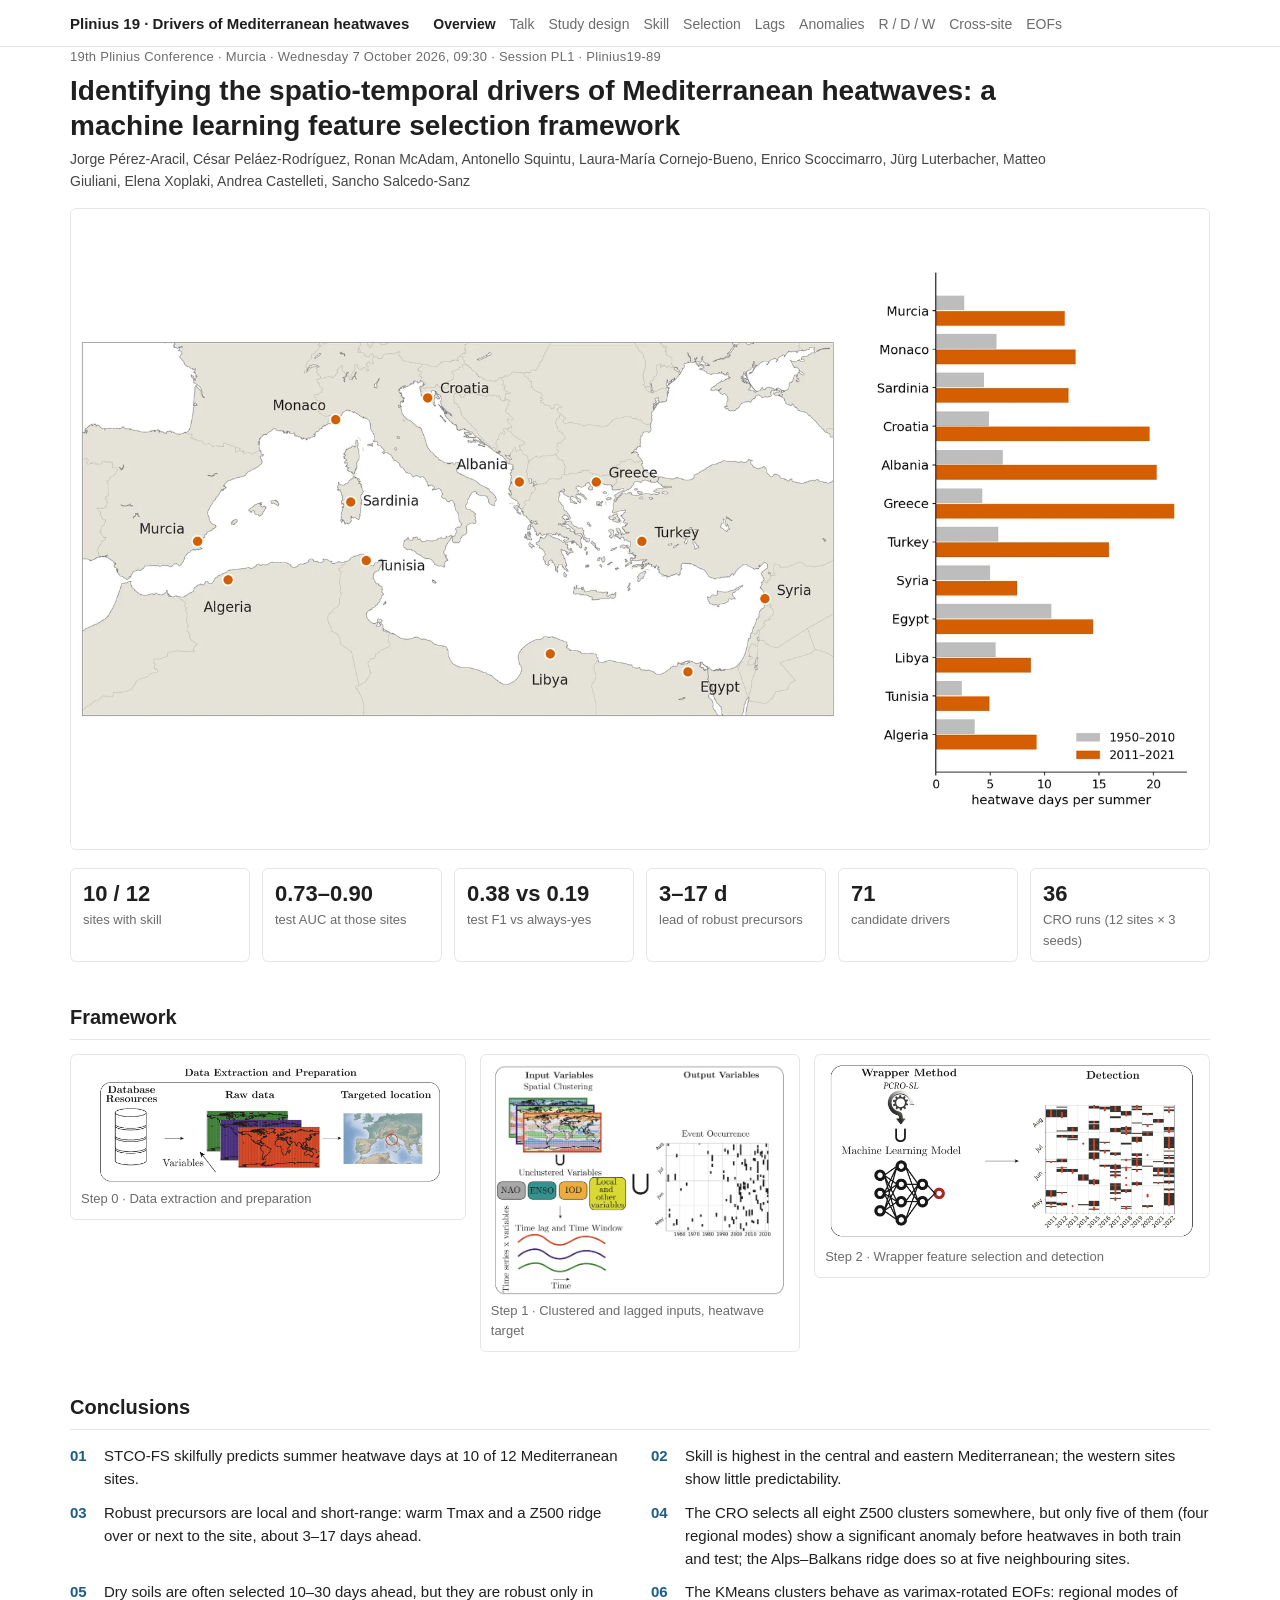
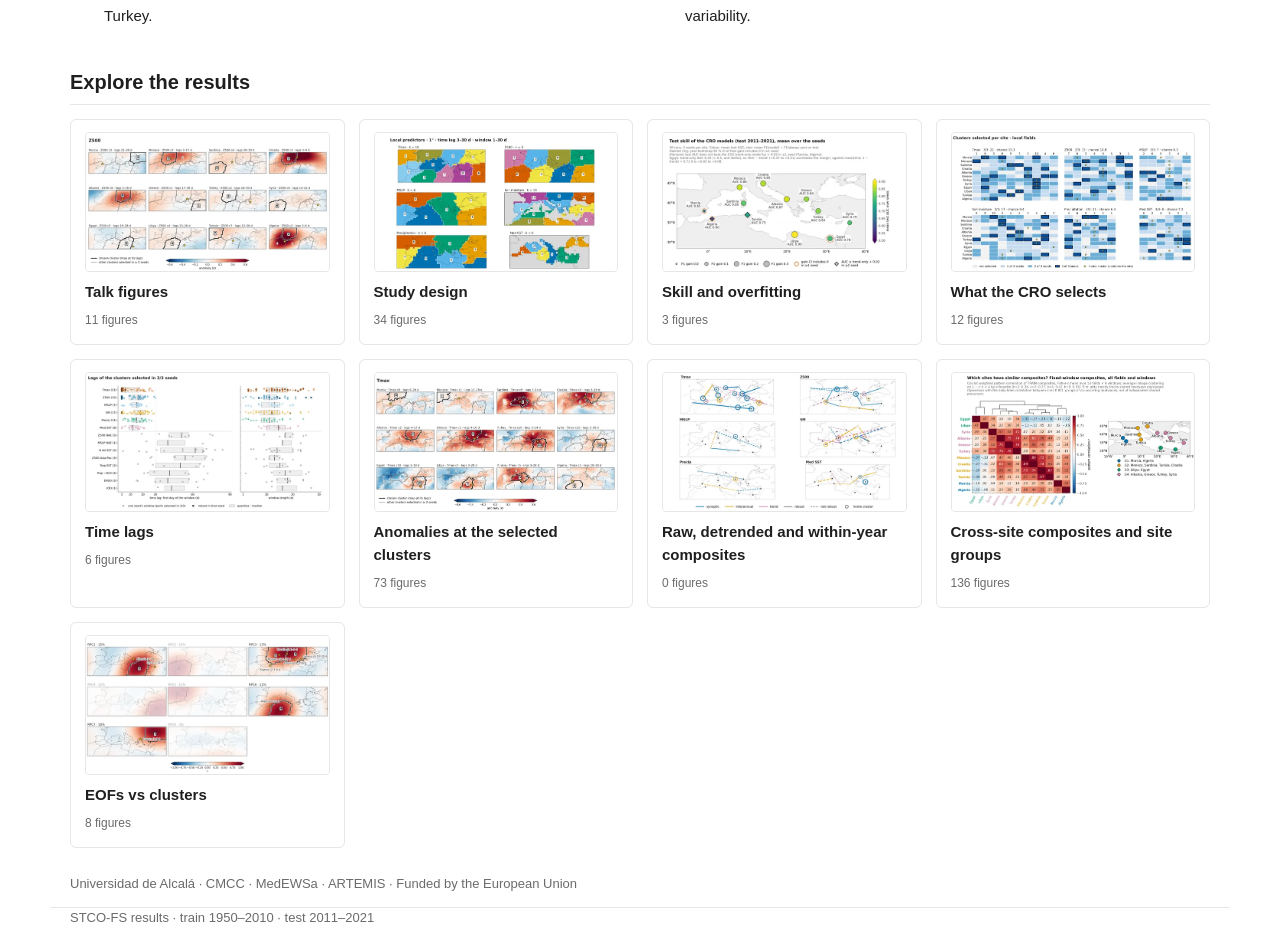
==== index.html @ 07525cba "first version" ====
<!doctype html>
<html lang="en">
<head>
<meta charset="utf-8">
<meta name="viewport" content="width=device-width, initial-scale=1">
<title>Overview · Plinius 19 · Mediterranean heatwave drivers</title>
<link rel="stylesheet" href="assets/style.css">
</head>
<body>
<header class="site">
  <div class="wrap">
    <a class="brand" href="index.html">Plinius 19 · Drivers of Mediterranean heatwaves</a>
    <nav class="top"><a href="index.html" class="on">Overview</a><a href="talk.html">Talk</a><a href="setup.html">Study design</a><a href="skill.html">Skill</a><a href="selection.html">Selection</a><a href="lags.html">Lags</a><a href="anomalies.html">Anomalies</a><a href="versions.html">R / D / W</a><a href="crosssite.html">Cross-site</a><a href="eof.html">EOFs</a></nav>
  </div>
</header>
<main class="wrap">
<section class="hero">
  <p class="kicker">19th Plinius Conference · Murcia · Wednesday 7 October 2026, 09:30 · Session PL1 · Plinius19-89</p>
  <h1>Identifying the spatio-temporal drivers of Mediterranean heatwaves: a machine learning feature selection framework</h1>
  <p class="authors">Jorge Pérez-Aracil, César Peláez-Rodríguez, Ronan McAdam, Antonello Squintu, Laura-María Cornejo-Bueno, Enrico Scoccimarro, Jürg Luterbacher, Matteo Giuliani, Elena Xoplaki, Andrea Castelleti, Sancho Salcedo-Sanz</p>
  <a class="zoom" href="img/setup/presentacion-figuras-01-localizaciones-b.webp"><img src="img/setup/presentacion-figuras-01-localizaciones-b.webp" alt="Study sites and heatwave days per summer, 1950–2010 vs 2011–2021"></a>
</section>
<div class="stats"><div class="stat"><b>10 / 12</b><span>sites with skill</span></div><div class="stat"><b>0.73–0.90</b><span>test AUC at those sites</span></div><div class="stat"><b>0.38 vs 0.19</b><span>test F1 vs always-yes</span></div><div class="stat"><b>3–17 d</b><span>lead of robust precursors</span></div><div class="stat"><b>71</b><span>candidate drivers</span></div><div class="stat"><b>36</b><span>CRO runs (12 sites × 3 seeds)</span></div></div>
<h2>Framework</h2>
<div class="steps"><figure class="step"><a class="zoom" href="assets/talk/step0.webp"><img src="assets/talk/step0.webp" alt="Step 0 · Data extraction and preparation" loading="lazy"></a><figcaption>Step 0 · Data extraction and preparation</figcaption></figure><figure class="step"><a class="zoom" href="assets/talk/step1.webp"><img src="assets/talk/step1.webp" alt="Step 1 · Clustered and lagged inputs, heatwave target" loading="lazy"></a><figcaption>Step 1 · Clustered and lagged inputs, heatwave target</figcaption></figure><figure class="step"><a class="zoom" href="assets/talk/step2.webp"><img src="assets/talk/step2.webp" alt="Step 2 · Wrapper feature selection and detection" loading="lazy"></a><figcaption>Step 2 · Wrapper feature selection and detection</figcaption></figure></div>
<h2>Conclusions</h2>
<ol class="concl"><li><span class="num">01</span>STCO-FS skilfully predicts summer heatwave days at 10 of 12 Mediterranean sites.</li><li><span class="num">02</span>Skill is highest in the central and eastern Mediterranean; the western sites show little predictability.</li><li><span class="num">03</span>Robust precursors are local and short-range: warm Tmax and a Z500 ridge over or next to the site, about 3–17 days ahead.</li><li><span class="num">04</span>The CRO selects all eight Z500 clusters somewhere, but only five of them (four regional modes) show a significant anomaly before heatwaves in both train and test; the Alps–Balkans ridge does so at five neighbouring sites.</li><li><span class="num">05</span>Dry soils are often selected 10–30 days ahead, but they are robust only in Turkey.</li><li><span class="num">06</span>The KMeans clusters behave as varimax-rotated EOFs: regional modes of variability.</li></ol>
<h2>Explore the results</h2>
<div class="pages"><a class="pcard" href="talk.html"><img src="img/thumbs/presentacion-figuras-05c-atlas-l-z500.webp" alt="" loading="lazy"><h3>Talk figures</h3><span class="n">11 figures</span></a><a class="pcard" href="setup.html"><img src="img/thumbs/presentacion-figuras-02-clusters-local.webp" alt="" loading="lazy"><h3>Study design</h3><span class="n">34 figures</span></a><a class="pcard" href="skill.html"><img src="img/thumbs/general-figuras-slides-s01a-skill-map.webp" alt="" loading="lazy"><h3>Skill and overfitting</h3><span class="n">3 figures</span></a><a class="pcard" href="selection.html"><img src="img/thumbs/presentacion-figuras-04a-matrix-local.webp" alt="" loading="lazy"><h3>What the CRO selects</h3><span class="n">12 figures</span></a><a class="pcard" href="lags.html"><img src="img/thumbs/presentacion-figuras-06b-lag-distribution.webp" alt="" loading="lazy"><h3>Time lags</h3><span class="n">6 figures</span></a><a class="pcard" href="anomalies.html"><img src="img/thumbs/presentacion-figuras-05c-atlas-l-t2m-max.webp" alt="" loading="lazy"><h3>Anomalies at the selected clusters</h3><span class="n">73 figures</span></a><a class="pcard" href="versions.html"><img src="img/thumbs/tres-versiones-figuras-sintesis-s1-site-cluster-links.webp" alt="" loading="lazy"><h3>Raw, detrended and within-year composites</h3><span class="n">0 figures</span></a><a class="pcard" href="crosssite.html"><img src="img/thumbs/general-figuras-slides-s05c-site-similarity.webp" alt="" loading="lazy"><h3>Cross-site composites and site groups</h3><span class="n">136 figures</span></a><a class="pcard" href="eof.html"><img src="img/thumbs/eof-figuras-l-z500-2b-reof-selected.webp" alt="" loading="lazy"><h3>EOFs vs clusters</h3><span class="n">8 figures</span></a></div>
<p class="credits">Universidad de Alcalá · CMCC · MedEWSa · ARTEMIS · Funded by the European Union</p>
</main>
<footer class="wrap">STCO-FS results · train 1950–2010 · test 2011–2021</footer>
<div id="lightbox" hidden><img alt=""><p></p></div>
<script src="assets/site.js"></script>
</body>
</html>
---- assets/style.css ----
:root {
  --ink: #1f1f1f;
  --muted: #6b6b6b;
  --line: #e6e6e6;
  --soft: #f7f7f7;
  --link: #1d5e86;
}
* { box-sizing: border-box; }
html { scroll-behavior: smooth; }
body {
  margin: 0;
  background: #ffffff;
  color: var(--ink);
  font: 16px/1.55 -apple-system, BlinkMacSystemFont, "Segoe UI", Roboto, "Helvetica Neue", Arial, sans-serif;
}
.wrap { max-width: 1180px; margin: 0 auto; padding: 0 20px; }
a { color: var(--link); text-decoration: none; }
a:hover { text-decoration: underline; }
header.site { border-bottom: 1px solid var(--line); background: #fff; position: sticky; top: 0; z-index: 10; }
header.site .wrap { display: flex; flex-wrap: wrap; align-items: baseline; gap: 6px 24px; padding-top: 12px; padding-bottom: 10px; }
.brand { color: var(--ink); font-weight: 600; font-size: 15px; }
nav.top { display: flex; flex-wrap: wrap; gap: 4px 14px; font-size: 14px; }
nav.top a { color: var(--muted); }
nav.top a.on { color: var(--ink); font-weight: 600; }
main { padding-top: 28px; padding-bottom: 40px; }
h1 { font-size: 28px; font-weight: 600; margin: 0 0 8px; }
h2 { font-size: 20px; font-weight: 600; margin: 40px 0 14px; padding-bottom: 6px; border-bottom: 1px solid var(--line); }
h3 { font-size: 16px; font-weight: 600; margin: 0 0 10px; }
.intro { color: #333; max-width: 860px; margin: 0 0 18px; }
ul.toc { list-style: none; padding: 0; margin: 0 0 8px; display: flex; flex-wrap: wrap; gap: 6px 18px; font-size: 14px; }
ul.toc .n, .pcard .n { color: var(--muted); font-size: 12px; }
figure.card { margin: 0 0 22px; padding: 16px 18px 14px; border: 1px solid var(--line); border-radius: 6px; background: #fff; }
figure.card h3 a.anchor { color: var(--ink); }
figure.card img { display: block; width: 100%; height: auto; cursor: zoom-in; }
figcaption { margin-top: 10px; color: #333; font-size: 14.5px; max-width: 980px; }
figcaption .src { display: block; margin-top: 4px; color: var(--muted); font-size: 12px; font-family: ui-monospace, SFMono-Regular, Menlo, monospace; }
.badge { margin-left: 8px; padding: 1px 7px; border: 1px solid var(--line); border-radius: 10px; font-size: 11px; font-weight: 500; color: var(--muted); vertical-align: 2px; }
.cols { display: grid; grid-template-columns: 1fr 1fr; gap: 18px; }
.box { border: 1px solid var(--line); border-radius: 6px; padding: 4px 18px 8px; margin-bottom: 18px; }
.box h2 { border: 0; margin: 12px 0 4px; font-size: 17px; }
.box li { margin: 4px 0; font-size: 15px; }
.pages { display: grid; grid-template-columns: repeat(auto-fill, minmax(250px, 1fr)); gap: 14px; }
.pcard { display: block; border: 1px solid var(--line); border-radius: 6px; padding: 12px 14px; color: var(--ink); }
.pcard:hover { border-color: #bdbdbd; text-decoration: none; }
.pcard h3 { margin: 0 0 4px; }
.pcard p { margin: 0 0 6px; font-size: 14px; color: #444; }
.tw { overflow-x: auto; }
table { border-collapse: collapse; font-size: 14px; width: 100%; }
th, td { padding: 5px 10px; border-bottom: 1px solid var(--line); text-align: right; white-space: nowrap; }
th:first-child, td:first-child { text-align: left; }
th { font-weight: 600; background: var(--soft); }
footer { color: var(--muted); font-size: 13px; padding-top: 18px; padding-bottom: 30px; border-top: 1px solid var(--line); }
#lightbox { position: fixed; inset: 0; background: rgba(255, 255, 255, 0.97); z-index: 50; display: flex; flex-direction: column; align-items: center; justify-content: center; padding: 16px; cursor: zoom-out; }
#lightbox[hidden] { display: none; }
#lightbox img { max-width: 100%; max-height: calc(100vh - 70px); }
#lightbox p { margin: 8px 0 0; font-size: 14px; color: var(--muted); }
@media (max-width: 760px) { .cols { grid-template-columns: 1fr; } h1 { font-size: 23px; } }
/* v2: less text, visual overview */
.lede { color: var(--muted); margin: 0 0 16px; font-size: 16px; max-width: 860px; }
nav.toc { display: flex; flex-wrap: wrap; gap: 6px 16px; font-size: 14px; margin: 0 0 6px; }
nav.toc .n { color: var(--muted); font-size: 12px; }
details { margin-top: 8px; font-size: 14px; color: #333; }
details summary { cursor: pointer; color: var(--muted); font-size: 13px; list-style: none; }
details summary::-webkit-details-marker { display: none; }
details summary::before { content: "＋ "; }
details[open] summary::before { content: "－ "; }
details p { margin: 6px 0 0; max-width: 980px; }
details p.src { color: var(--muted); font-size: 12px; font-family: ui-monospace, SFMono-Regular, Menlo, monospace; }
.slide { display: block; font-size: 12px; color: var(--muted); text-transform: uppercase; letter-spacing: 0.04em; margin-bottom: 2px; }
.hero h1 { font-size: 30px; margin-bottom: 6px; }
.hero img { display: block; width: 100%; height: auto; border: 1px solid var(--line); border-radius: 6px; cursor: zoom-in; }
.stats { display: grid; grid-template-columns: repeat(6, 1fr); gap: 12px; margin: 18px 0 22px; }
.stat { border: 1px solid var(--line); border-radius: 6px; padding: 12px 12px 10px; }
.stat b { display: block; font-size: 22px; font-weight: 600; line-height: 1.2; }
.stat span { display: block; font-size: 13px; color: var(--muted); margin-top: 3px; }
.duo { display: grid; grid-template-columns: 3fr 2fr; gap: 18px; align-items: start; }
.duo .card img { display: block; width: 100%; height: auto; cursor: zoom-in; }
ul.results { margin: 0; padding-left: 18px; }
ul.results li { margin: 6px 0; font-size: 15px; }
.pages { grid-template-columns: repeat(auto-fill, minmax(260px, 1fr)); }
.pcard img { display: block; width: 100%; height: 140px; object-fit: cover; object-position: center; border-radius: 4px; margin-bottom: 8px; border: 1px solid var(--line); }
.pcard h3 { font-size: 15px; }
@media (max-width: 900px) { .stats { grid-template-columns: repeat(3, 1fr); } .duo { grid-template-columns: 1fr; } }
@media (max-width: 520px) { .stats { grid-template-columns: repeat(2, 1fr); } }
/* v3: talk information on the overview */
.kicker { font-size: 13px; color: var(--muted); margin: 0 0 6px; letter-spacing: 0.02em; }
.hero h1 { font-size: 28px; line-height: 1.25; max-width: 980px; }
.authors { font-size: 14px; color: #444; margin: 0 0 16px; max-width: 980px; }
.steps { display: grid; grid-template-columns: 1.05fr 0.85fr 1.05fr; gap: 14px; align-items: start; }
.step { margin: 0; border: 1px solid var(--line); border-radius: 6px; padding: 10px; }
.step img { display: block; width: 100%; height: auto; cursor: zoom-in; }
.step figcaption { font-size: 13px; color: var(--muted); margin-top: 6px; }
ol.concl { list-style: none; padding: 0; margin: 0; display: grid; grid-template-columns: 1fr 1fr; gap: 10px 22px; }
ol.concl li { display: flex; gap: 12px; font-size: 15px; align-items: baseline; }
ol.concl .num { font-weight: 600; color: var(--link); min-width: 22px; }
.credits { margin-top: 26px; font-size: 13px; color: var(--muted); }
@media (max-width: 900px) { .steps, ol.concl { grid-template-columns: 1fr; } }
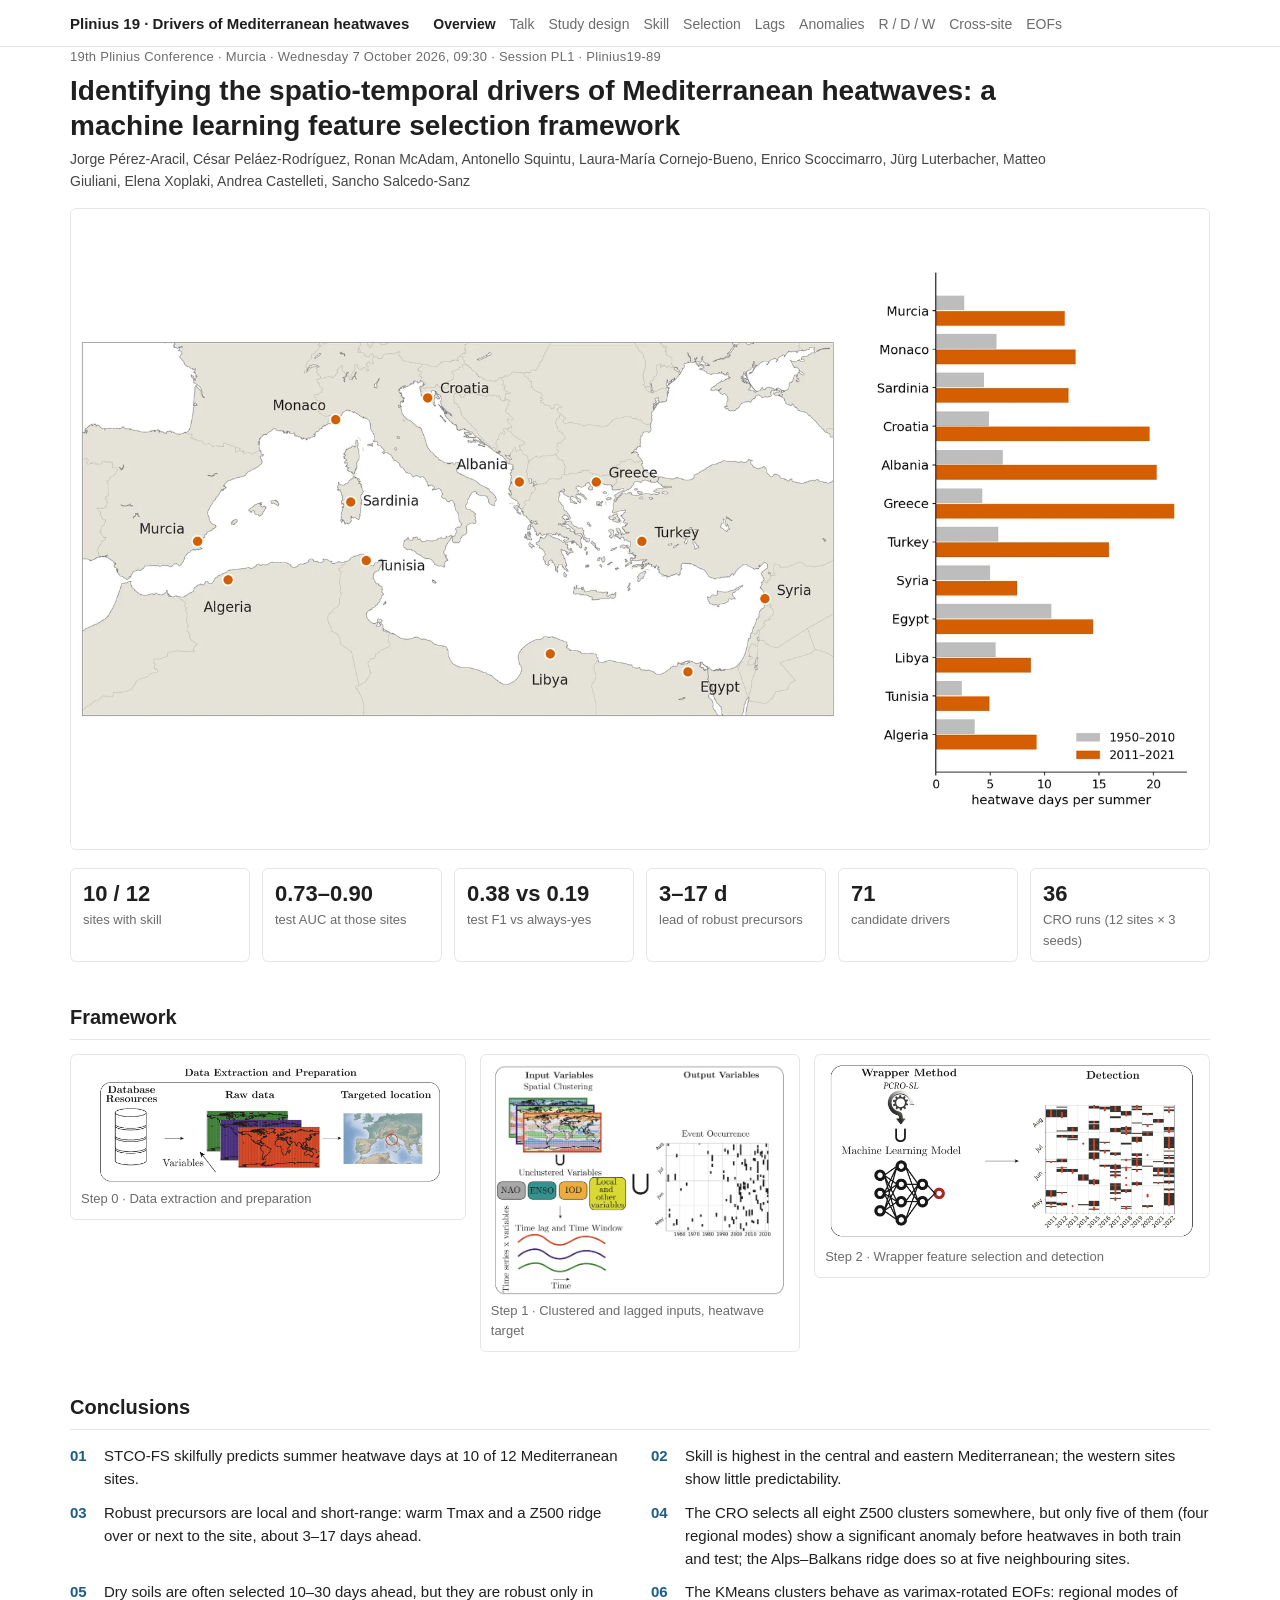
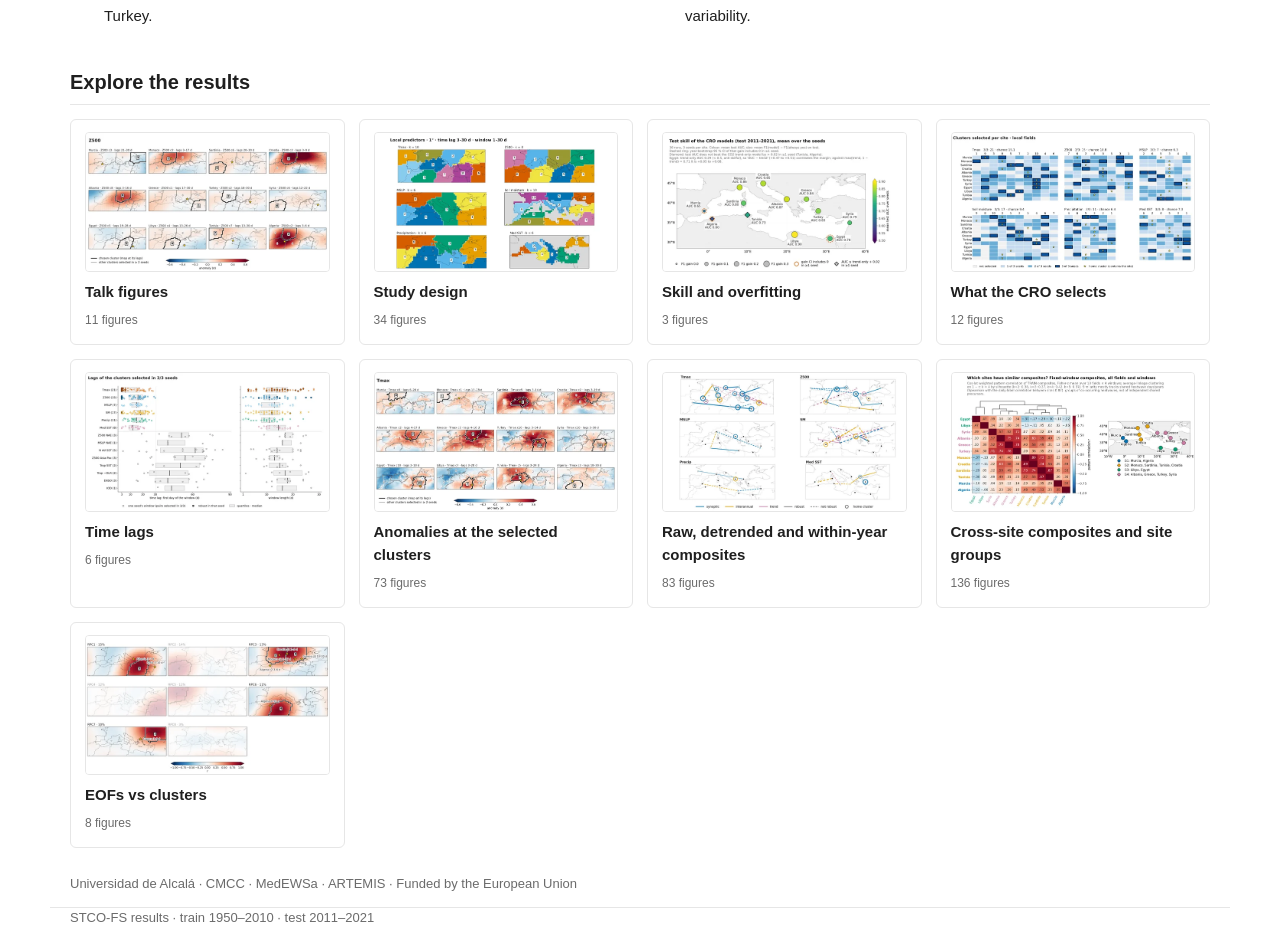
==== commit 41127798: "improved version" ====
--- a/index.html
+++ b/index.html
@@ -26,7 +26,7 @@
 <h2>Conclusions</h2>
 <ol class="concl"><li><span class="num">01</span>STCO-FS skilfully predicts summer heatwave days at 10 of 12 Mediterranean sites.</li><li><span class="num">02</span>Skill is highest in the central and eastern Mediterranean; the western sites show little predictability.</li><li><span class="num">03</span>Robust precursors are local and short-range: warm Tmax and a Z500 ridge over or next to the site, about 3–17 days ahead.</li><li><span class="num">04</span>The CRO selects all eight Z500 clusters somewhere, but only five of them (four regional modes) show a significant anomaly before heatwaves in both train and test; the Alps–Balkans ridge does so at five neighbouring sites.</li><li><span class="num">05</span>Dry soils are often selected 10–30 days ahead, but they are robust only in Turkey.</li><li><span class="num">06</span>The KMeans clusters behave as varimax-rotated EOFs: regional modes of variability.</li></ol>
 <h2>Explore the results</h2>
-<div class="pages"><a class="pcard" href="talk.html"><img src="img/thumbs/presentacion-figuras-05c-atlas-l-z500.webp" alt="" loading="lazy"><h3>Talk figures</h3><span class="n">11 figures</span></a><a class="pcard" href="setup.html"><img src="img/thumbs/presentacion-figuras-02-clusters-local.webp" alt="" loading="lazy"><h3>Study design</h3><span class="n">34 figures</span></a><a class="pcard" href="skill.html"><img src="img/thumbs/general-figuras-slides-s01a-skill-map.webp" alt="" loading="lazy"><h3>Skill and overfitting</h3><span class="n">3 figures</span></a><a class="pcard" href="selection.html"><img src="img/thumbs/presentacion-figuras-04a-matrix-local.webp" alt="" loading="lazy"><h3>What the CRO selects</h3><span class="n">12 figures</span></a><a class="pcard" href="lags.html"><img src="img/thumbs/presentacion-figuras-06b-lag-distribution.webp" alt="" loading="lazy"><h3>Time lags</h3><span class="n">6 figures</span></a><a class="pcard" href="anomalies.html"><img src="img/thumbs/presentacion-figuras-05c-atlas-l-t2m-max.webp" alt="" loading="lazy"><h3>Anomalies at the selected clusters</h3><span class="n">73 figures</span></a><a class="pcard" href="versions.html"><img src="img/thumbs/tres-versiones-figuras-sintesis-s1-site-cluster-links.webp" alt="" loading="lazy"><h3>Raw, detrended and within-year composites</h3><span class="n">0 figures</span></a><a class="pcard" href="crosssite.html"><img src="img/thumbs/general-figuras-slides-s05c-site-similarity.webp" alt="" loading="lazy"><h3>Cross-site composites and site groups</h3><span class="n">136 figures</span></a><a class="pcard" href="eof.html"><img src="img/thumbs/eof-figuras-l-z500-2b-reof-selected.webp" alt="" loading="lazy"><h3>EOFs vs clusters</h3><span class="n">8 figures</span></a></div>
+<div class="pages"><a class="pcard" href="talk.html"><img src="img/thumbs/presentacion-figuras-05c-atlas-l-z500.webp" alt="" loading="lazy"><h3>Talk figures</h3><span class="n">11 figures</span></a><a class="pcard" href="setup.html"><img src="img/thumbs/presentacion-figuras-02-clusters-local.webp" alt="" loading="lazy"><h3>Study design</h3><span class="n">34 figures</span></a><a class="pcard" href="skill.html"><img src="img/thumbs/general-figuras-slides-s01a-skill-map.webp" alt="" loading="lazy"><h3>Skill and overfitting</h3><span class="n">3 figures</span></a><a class="pcard" href="selection.html"><img src="img/thumbs/presentacion-figuras-04a-matrix-local.webp" alt="" loading="lazy"><h3>What the CRO selects</h3><span class="n">12 figures</span></a><a class="pcard" href="lags.html"><img src="img/thumbs/presentacion-figuras-06b-lag-distribution.webp" alt="" loading="lazy"><h3>Time lags</h3><span class="n">6 figures</span></a><a class="pcard" href="anomalies.html"><img src="img/thumbs/presentacion-figuras-05c-atlas-l-t2m-max.webp" alt="" loading="lazy"><h3>Anomalies at the selected clusters</h3><span class="n">73 figures</span></a><a class="pcard" href="versions.html"><img src="img/thumbs/tres-versiones-figuras-sintesis-s1-site-cluster-links.webp" alt="" loading="lazy"><h3>Raw, detrended and within-year composites</h3><span class="n">83 figures</span></a><a class="pcard" href="crosssite.html"><img src="img/thumbs/general-figuras-slides-s05c-site-similarity.webp" alt="" loading="lazy"><h3>Cross-site composites and site groups</h3><span class="n">136 figures</span></a><a class="pcard" href="eof.html"><img src="img/thumbs/eof-figuras-l-z500-2b-reof-selected.webp" alt="" loading="lazy"><h3>EOFs vs clusters</h3><span class="n">8 figures</span></a></div>
 <p class="credits">Universidad de Alcalá · CMCC · MedEWSa · ARTEMIS · Funded by the European Union</p>
 </main>
 <footer class="wrap">STCO-FS results · train 1950–2010 · test 2011–2021</footer>
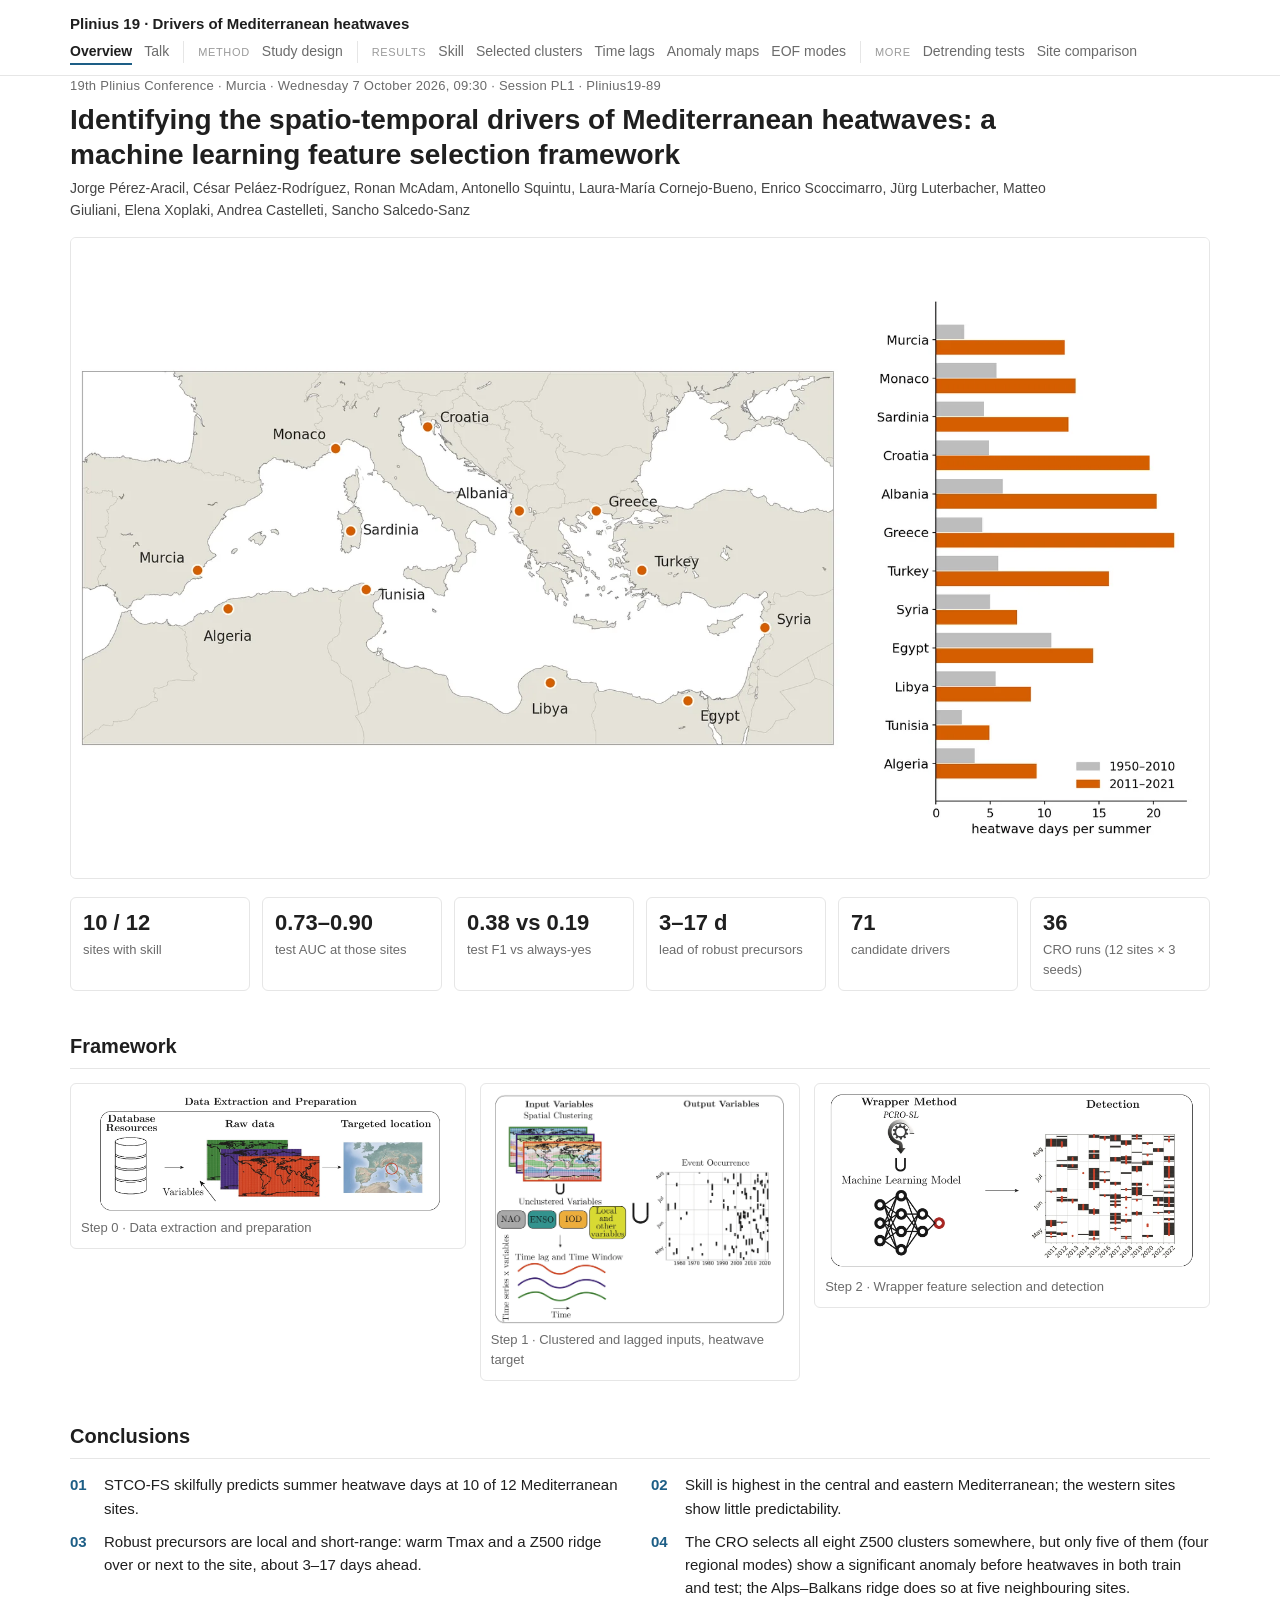
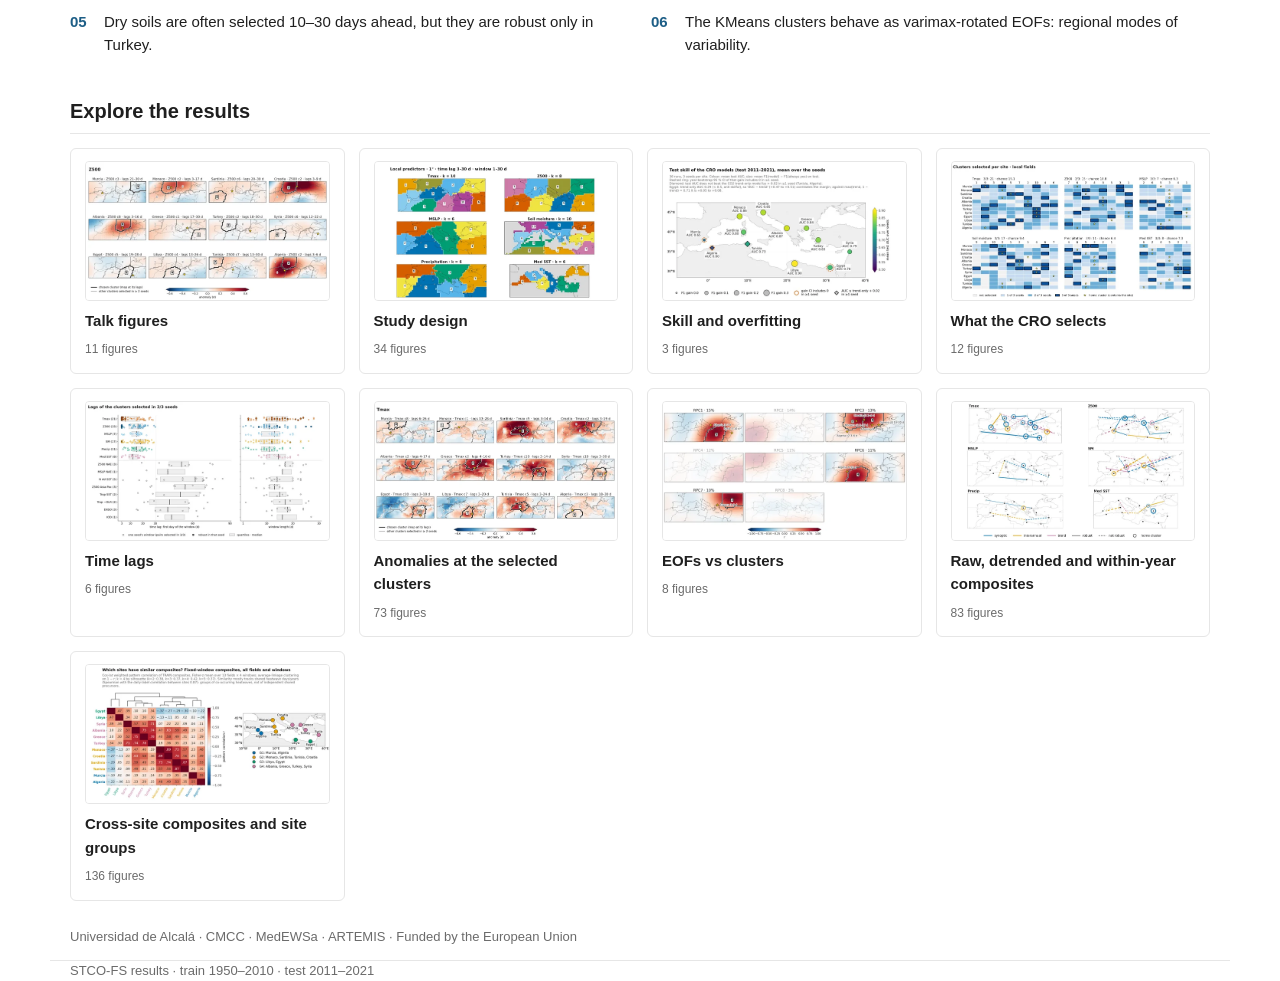
==== commit 2fbbf0f8: "updated" ====
--- a/index.html
+++ b/index.html
@@ -10,7 +10,7 @@
 <header class="site">
   <div class="wrap">
     <a class="brand" href="index.html">Plinius 19 · Drivers of Mediterranean heatwaves</a>
-    <nav class="top"><a href="index.html" class="on">Overview</a><a href="talk.html">Talk</a><a href="setup.html">Study design</a><a href="skill.html">Skill</a><a href="selection.html">Selection</a><a href="lags.html">Lags</a><a href="anomalies.html">Anomalies</a><a href="versions.html">R / D / W</a><a href="crosssite.html">Cross-site</a><a href="eof.html">EOFs</a></nav>
+    <nav class="top"><div class="grp"><a href="index.html" class="on">Overview</a><a href="talk.html">Talk</a></div><div class="grp"><span class="glab">Method</span><a href="setup.html">Study design</a></div><div class="grp"><span class="glab">Results</span><a href="skill.html">Skill</a><a href="selection.html">Selected clusters</a><a href="lags.html">Time lags</a><a href="anomalies.html">Anomaly maps</a><a href="eof.html">EOF modes</a></div><div class="grp"><span class="glab">More</span><a href="versions.html">Detrending tests</a><a href="crosssite.html">Site comparison</a></div></nav>
   </div>
 </header>
 <main class="wrap">
@@ -26,7 +26,7 @@
 <h2>Conclusions</h2>
 <ol class="concl"><li><span class="num">01</span>STCO-FS skilfully predicts summer heatwave days at 10 of 12 Mediterranean sites.</li><li><span class="num">02</span>Skill is highest in the central and eastern Mediterranean; the western sites show little predictability.</li><li><span class="num">03</span>Robust precursors are local and short-range: warm Tmax and a Z500 ridge over or next to the site, about 3–17 days ahead.</li><li><span class="num">04</span>The CRO selects all eight Z500 clusters somewhere, but only five of them (four regional modes) show a significant anomaly before heatwaves in both train and test; the Alps–Balkans ridge does so at five neighbouring sites.</li><li><span class="num">05</span>Dry soils are often selected 10–30 days ahead, but they are robust only in Turkey.</li><li><span class="num">06</span>The KMeans clusters behave as varimax-rotated EOFs: regional modes of variability.</li></ol>
 <h2>Explore the results</h2>
-<div class="pages"><a class="pcard" href="talk.html"><img src="img/thumbs/presentacion-figuras-05c-atlas-l-z500.webp" alt="" loading="lazy"><h3>Talk figures</h3><span class="n">11 figures</span></a><a class="pcard" href="setup.html"><img src="img/thumbs/presentacion-figuras-02-clusters-local.webp" alt="" loading="lazy"><h3>Study design</h3><span class="n">34 figures</span></a><a class="pcard" href="skill.html"><img src="img/thumbs/general-figuras-slides-s01a-skill-map.webp" alt="" loading="lazy"><h3>Skill and overfitting</h3><span class="n">3 figures</span></a><a class="pcard" href="selection.html"><img src="img/thumbs/presentacion-figuras-04a-matrix-local.webp" alt="" loading="lazy"><h3>What the CRO selects</h3><span class="n">12 figures</span></a><a class="pcard" href="lags.html"><img src="img/thumbs/presentacion-figuras-06b-lag-distribution.webp" alt="" loading="lazy"><h3>Time lags</h3><span class="n">6 figures</span></a><a class="pcard" href="anomalies.html"><img src="img/thumbs/presentacion-figuras-05c-atlas-l-t2m-max.webp" alt="" loading="lazy"><h3>Anomalies at the selected clusters</h3><span class="n">73 figures</span></a><a class="pcard" href="versions.html"><img src="img/thumbs/tres-versiones-figuras-sintesis-s1-site-cluster-links.webp" alt="" loading="lazy"><h3>Raw, detrended and within-year composites</h3><span class="n">83 figures</span></a><a class="pcard" href="crosssite.html"><img src="img/thumbs/general-figuras-slides-s05c-site-similarity.webp" alt="" loading="lazy"><h3>Cross-site composites and site groups</h3><span class="n">136 figures</span></a><a class="pcard" href="eof.html"><img src="img/thumbs/eof-figuras-l-z500-2b-reof-selected.webp" alt="" loading="lazy"><h3>EOFs vs clusters</h3><span class="n">8 figures</span></a></div>
+<div class="pages"><a class="pcard" href="talk.html"><img src="img/thumbs/presentacion-figuras-05c-atlas-l-z500.webp" alt="" loading="lazy"><h3>Talk figures</h3><span class="n">11 figures</span></a><a class="pcard" href="setup.html"><img src="img/thumbs/presentacion-figuras-02-clusters-local.webp" alt="" loading="lazy"><h3>Study design</h3><span class="n">34 figures</span></a><a class="pcard" href="skill.html"><img src="img/thumbs/general-figuras-slides-s01a-skill-map.webp" alt="" loading="lazy"><h3>Skill and overfitting</h3><span class="n">3 figures</span></a><a class="pcard" href="selection.html"><img src="img/thumbs/presentacion-figuras-04a-matrix-local.webp" alt="" loading="lazy"><h3>What the CRO selects</h3><span class="n">12 figures</span></a><a class="pcard" href="lags.html"><img src="img/thumbs/presentacion-figuras-06b-lag-distribution.webp" alt="" loading="lazy"><h3>Time lags</h3><span class="n">6 figures</span></a><a class="pcard" href="anomalies.html"><img src="img/thumbs/presentacion-figuras-05c-atlas-l-t2m-max.webp" alt="" loading="lazy"><h3>Anomalies at the selected clusters</h3><span class="n">73 figures</span></a><a class="pcard" href="eof.html"><img src="img/thumbs/eof-figuras-l-z500-2b-reof-selected.webp" alt="" loading="lazy"><h3>EOFs vs clusters</h3><span class="n">8 figures</span></a><a class="pcard" href="versions.html"><img src="img/thumbs/tres-versiones-figuras-sintesis-s1-site-cluster-links.webp" alt="" loading="lazy"><h3>Raw, detrended and within-year composites</h3><span class="n">83 figures</span></a><a class="pcard" href="crosssite.html"><img src="img/thumbs/general-figuras-slides-s05c-site-similarity.webp" alt="" loading="lazy"><h3>Cross-site composites and site groups</h3><span class="n">136 figures</span></a></div>
 <p class="credits">Universidad de Alcalá · CMCC · MedEWSa · ARTEMIS · Funded by the European Union</p>
 </main>
 <footer class="wrap">STCO-FS results · train 1950–2010 · test 2011–2021</footer>
--- a/assets/style.css
+++ b/assets/style.css
@@ -95,3 +95,17 @@
 ol.concl .num { font-weight: 600; color: var(--link); min-width: 22px; }
 .credits { margin-top: 26px; font-size: 13px; color: var(--muted); }
 @media (max-width: 900px) { .steps, ol.concl { grid-template-columns: 1fr; } }
+/* v4: grouped top menu, talk key messages */
+nav.top { gap: 4px 0; align-items: baseline; }
+nav.top .grp { display: flex; flex-wrap: wrap; align-items: baseline; gap: 4px 12px; padding: 0 14px; border-left: 1px solid var(--line); }
+nav.top .grp:first-child { padding-left: 0; border-left: 0; }
+nav.top .glab { font-size: 11px; text-transform: uppercase; letter-spacing: 0.06em; color: #9a9a9a; }
+nav.top a.on { color: var(--ink); font-weight: 600; border-bottom: 2px solid var(--link); }
+.msg { margin-top: 10px; border-left: 3px solid #2B5C85; padding: 2px 0 2px 12px; }
+.msg p { margin: 0; font-weight: 600; font-size: 16px; }
+.msg ul { margin: 6px 0 0; padding-left: 18px; font-size: 14.5px; color: #333; }
+.msg li { margin: 3px 0; }
+.msg li::marker { color: #2B5C85; }
+@media (max-width: 760px) { nav.top .grp { padding: 0 10px; } }
+figure.card, section h2 { scroll-margin-top: 120px; }
+@media (max-width: 900px) { header.site { position: static; } figure.card, section h2 { scroll-margin-top: 12px; } }
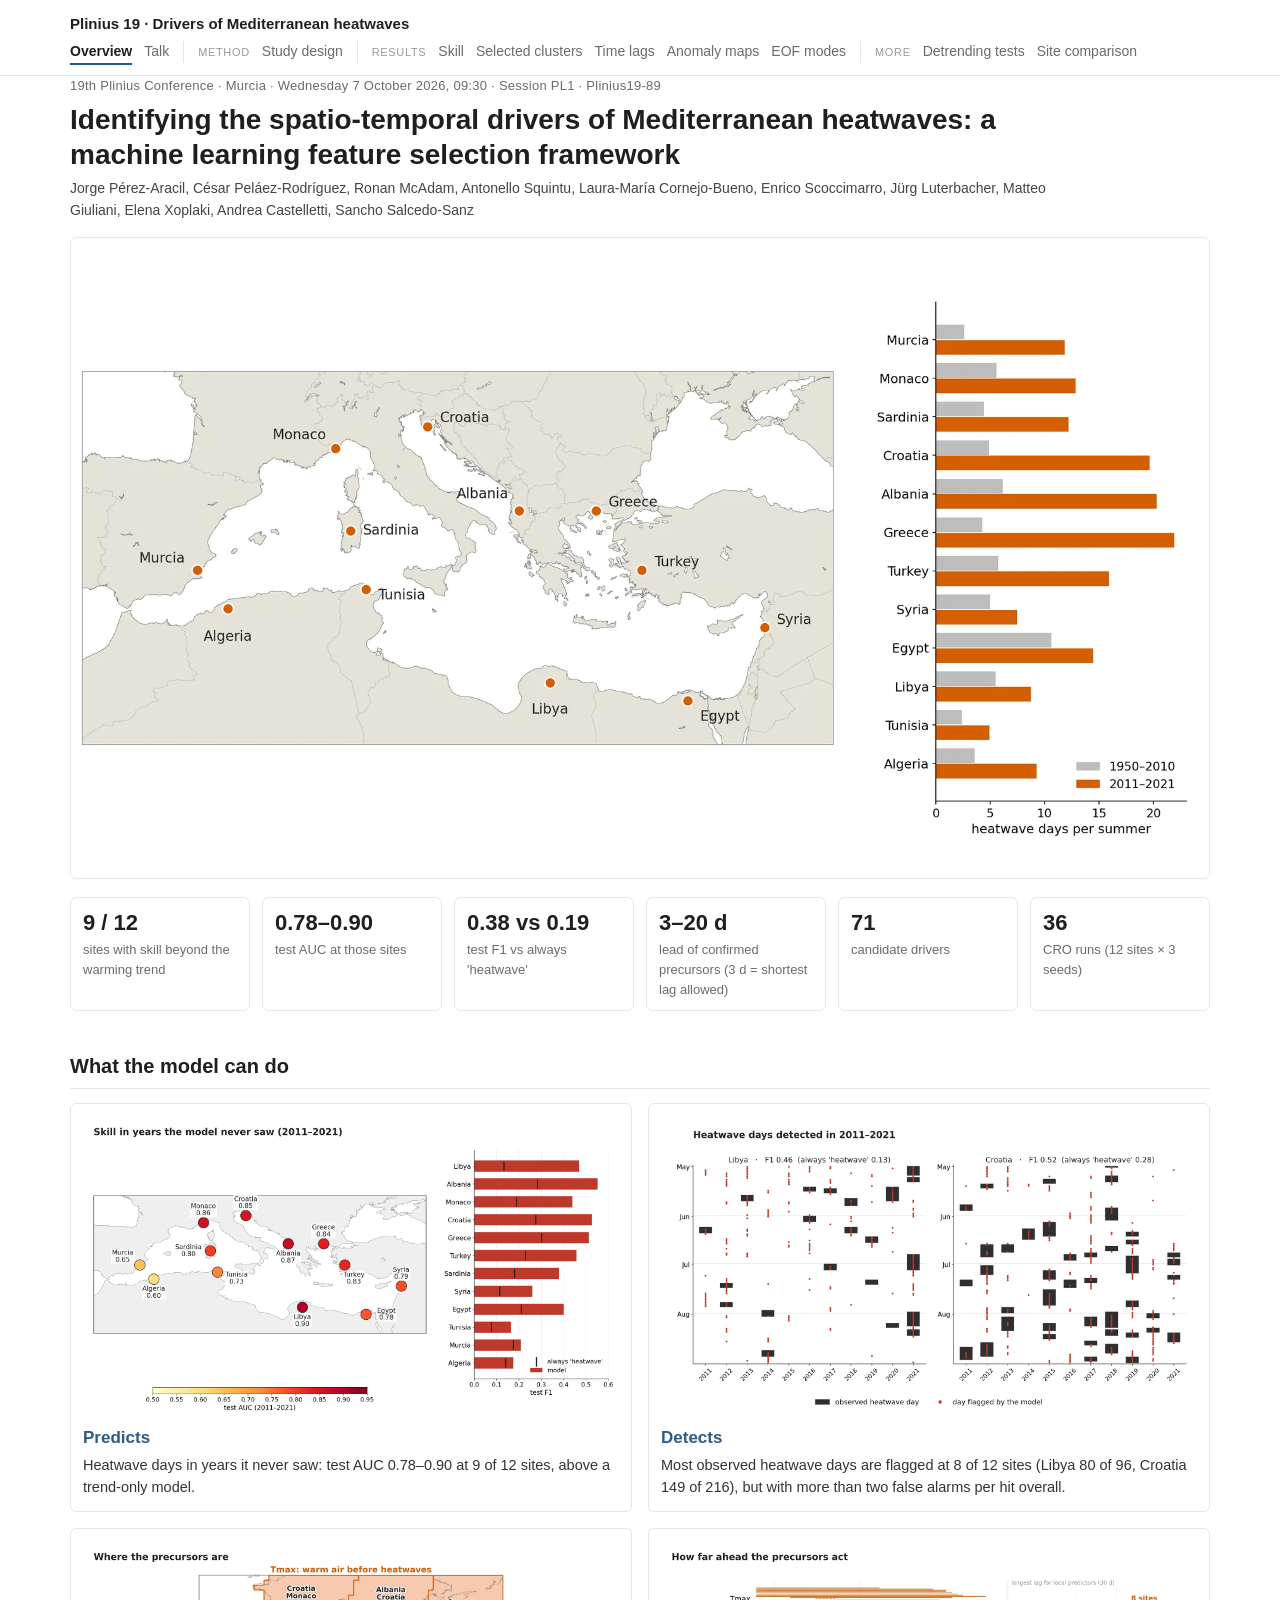
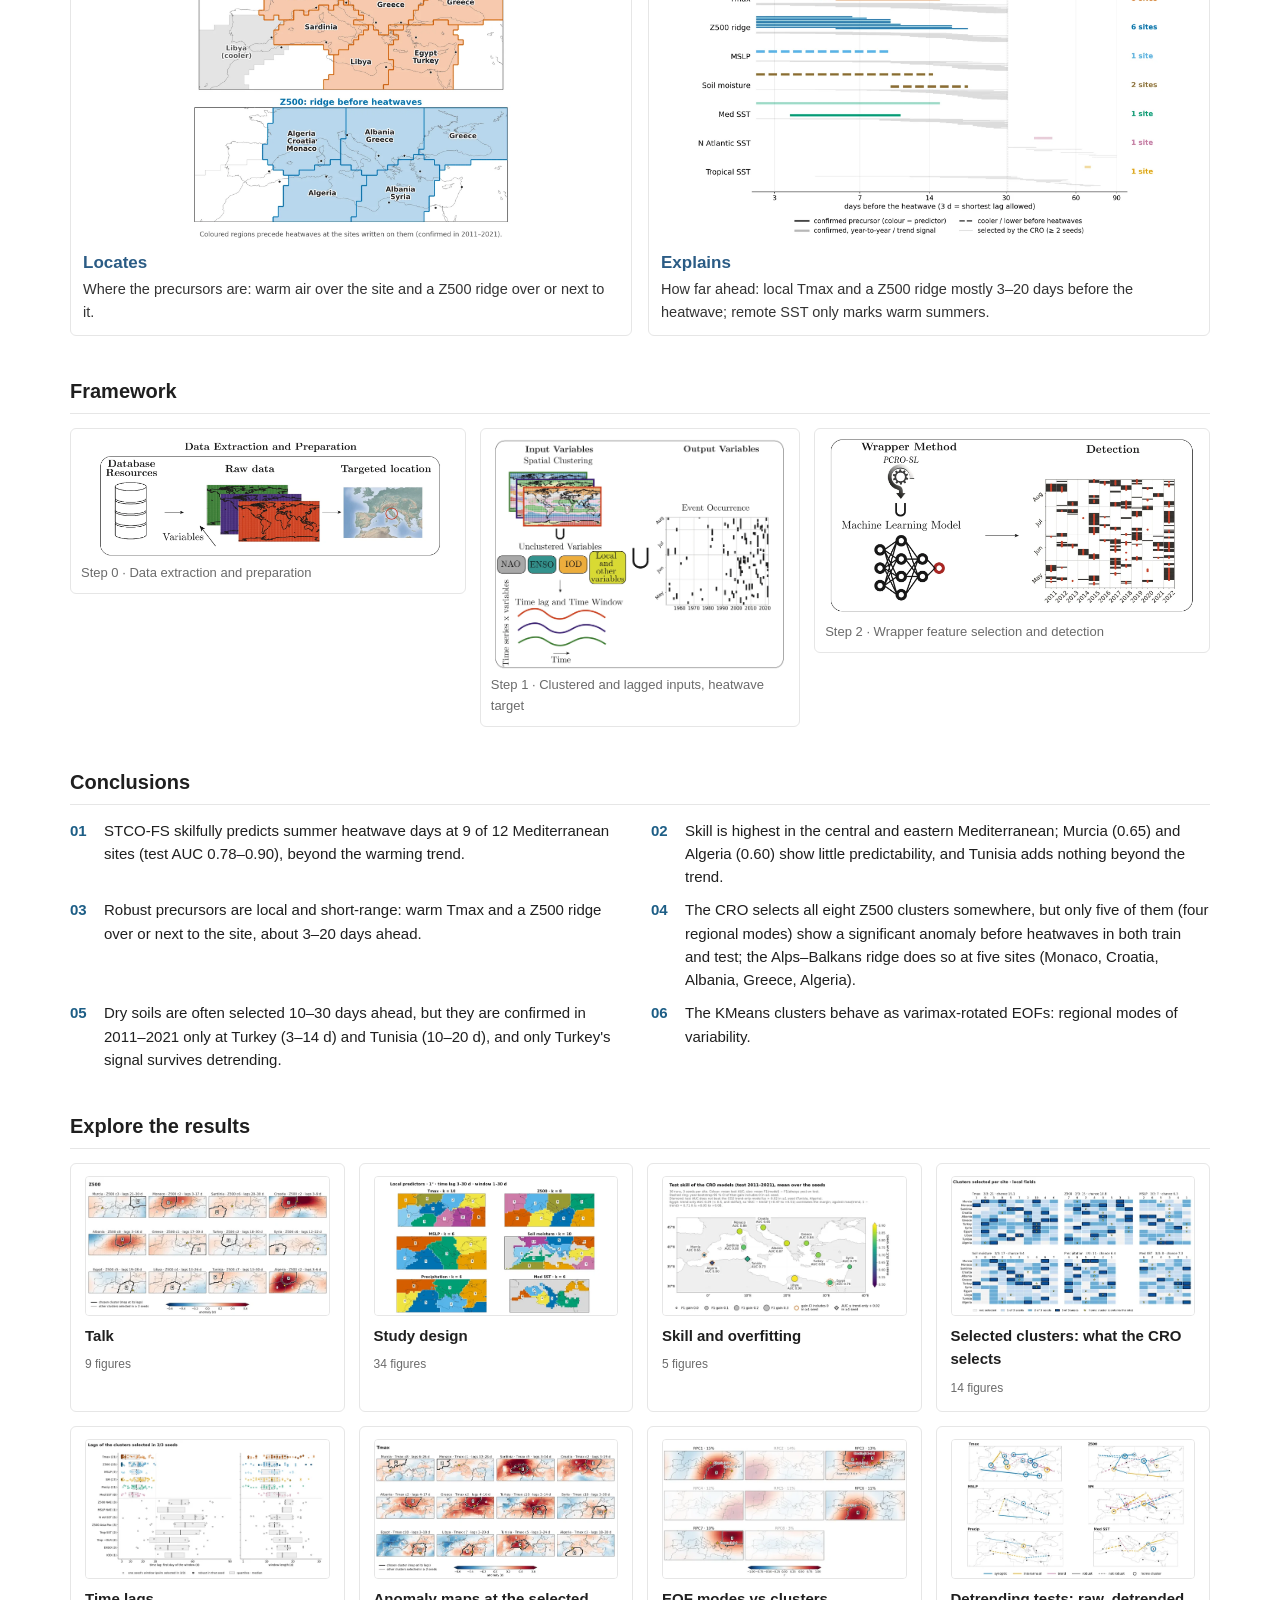
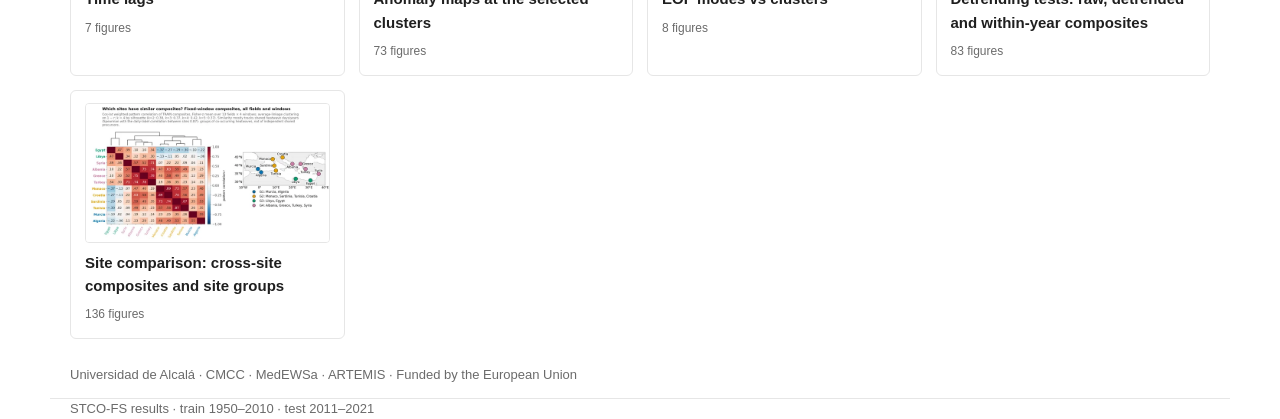
==== commit 980547ac: "last version" ====
--- a/index.html
+++ b/index.html
@@ -17,16 +17,18 @@
 <section class="hero">
   <p class="kicker">19th Plinius Conference · Murcia · Wednesday 7 October 2026, 09:30 · Session PL1 · Plinius19-89</p>
   <h1>Identifying the spatio-temporal drivers of Mediterranean heatwaves: a machine learning feature selection framework</h1>
-  <p class="authors">Jorge Pérez-Aracil, César Peláez-Rodríguez, Ronan McAdam, Antonello Squintu, Laura-María Cornejo-Bueno, Enrico Scoccimarro, Jürg Luterbacher, Matteo Giuliani, Elena Xoplaki, Andrea Castelleti, Sancho Salcedo-Sanz</p>
+  <p class="authors">Jorge Pérez-Aracil, César Peláez-Rodríguez, Ronan McAdam, Antonello Squintu, Laura-María Cornejo-Bueno, Enrico Scoccimarro, Jürg Luterbacher, Matteo Giuliani, Elena Xoplaki, Andrea Castelletti, Sancho Salcedo-Sanz</p>
   <a class="zoom" href="img/setup/presentacion-figuras-01-localizaciones-b.webp"><img src="img/setup/presentacion-figuras-01-localizaciones-b.webp" alt="Study sites and heatwave days per summer, 1950–2010 vs 2011–2021"></a>
 </section>
-<div class="stats"><div class="stat"><b>10 / 12</b><span>sites with skill</span></div><div class="stat"><b>0.73–0.90</b><span>test AUC at those sites</span></div><div class="stat"><b>0.38 vs 0.19</b><span>test F1 vs always-yes</span></div><div class="stat"><b>3–17 d</b><span>lead of robust precursors</span></div><div class="stat"><b>71</b><span>candidate drivers</span></div><div class="stat"><b>36</b><span>CRO runs (12 sites × 3 seeds)</span></div></div>
+<div class="stats"><div class="stat"><b>9 / 12</b><span>sites with skill beyond the warming trend</span></div><div class="stat"><b>0.78–0.90</b><span>test AUC at those sites</span></div><div class="stat"><b>0.38 vs 0.19</b><span>test F1 vs always &#x27;heatwave&#x27;</span></div><div class="stat"><b>3–20 d</b><span>lead of confirmed precursors (3 d = shortest lag allowed)</span></div><div class="stat"><b>71</b><span>candidate drivers</span></div><div class="stat"><b>36</b><span>CRO runs (12 sites × 3 seeds)</span></div></div>
+<h2>What the model can do</h2>
+<div class="cap"><a class="capcard" href="skill.html"><img src="img/skill/presentacion-figuras-07a-skill-map.webp" alt="" loading="lazy"><h3>Predicts</h3><p>Heatwave days in years it never saw: test AUC 0.78–0.90 at 9 of 12 sites, above a trend-only model.</p></a><a class="capcard" href="skill.html"><img src="img/skill/presentacion-figuras-07b-detection.webp" alt="" loading="lazy"><h3>Detects</h3><p>Most observed heatwave days are flagged at 8 of 12 sites (Libya 80 of 96, Croatia 149 of 216), but with more than two false alarms per hit overall.</p></a><a class="capcard" href="selection.html"><img src="img/selection/presentacion-figuras-07e-precursor-clusters.webp" alt="" loading="lazy"><h3>Locates</h3><p>Where the precursors are: warm air over the site and a Z500 ridge over or next to it.</p></a><a class="capcard" href="lags.html"><img src="img/lags/presentacion-figuras-07c-lead-times.webp" alt="" loading="lazy"><h3>Explains</h3><p>How far ahead: local Tmax and a Z500 ridge mostly 3–20 days before the heatwave; remote SST only marks warm summers.</p></a></div>
 <h2>Framework</h2>
 <div class="steps"><figure class="step"><a class="zoom" href="assets/talk/step0.webp"><img src="assets/talk/step0.webp" alt="Step 0 · Data extraction and preparation" loading="lazy"></a><figcaption>Step 0 · Data extraction and preparation</figcaption></figure><figure class="step"><a class="zoom" href="assets/talk/step1.webp"><img src="assets/talk/step1.webp" alt="Step 1 · Clustered and lagged inputs, heatwave target" loading="lazy"></a><figcaption>Step 1 · Clustered and lagged inputs, heatwave target</figcaption></figure><figure class="step"><a class="zoom" href="assets/talk/step2.webp"><img src="assets/talk/step2.webp" alt="Step 2 · Wrapper feature selection and detection" loading="lazy"></a><figcaption>Step 2 · Wrapper feature selection and detection</figcaption></figure></div>
 <h2>Conclusions</h2>
-<ol class="concl"><li><span class="num">01</span>STCO-FS skilfully predicts summer heatwave days at 10 of 12 Mediterranean sites.</li><li><span class="num">02</span>Skill is highest in the central and eastern Mediterranean; the western sites show little predictability.</li><li><span class="num">03</span>Robust precursors are local and short-range: warm Tmax and a Z500 ridge over or next to the site, about 3–17 days ahead.</li><li><span class="num">04</span>The CRO selects all eight Z500 clusters somewhere, but only five of them (four regional modes) show a significant anomaly before heatwaves in both train and test; the Alps–Balkans ridge does so at five neighbouring sites.</li><li><span class="num">05</span>Dry soils are often selected 10–30 days ahead, but they are robust only in Turkey.</li><li><span class="num">06</span>The KMeans clusters behave as varimax-rotated EOFs: regional modes of variability.</li></ol>
+<ol class="concl"><li><span class="num">01</span>STCO-FS skilfully predicts summer heatwave days at 9 of 12 Mediterranean sites (test AUC 0.78–0.90), beyond the warming trend.</li><li><span class="num">02</span>Skill is highest in the central and eastern Mediterranean; Murcia (0.65) and Algeria (0.60) show little predictability, and Tunisia adds nothing beyond the trend.</li><li><span class="num">03</span>Robust precursors are local and short-range: warm Tmax and a Z500 ridge over or next to the site, about 3–20 days ahead.</li><li><span class="num">04</span>The CRO selects all eight Z500 clusters somewhere, but only five of them (four regional modes) show a significant anomaly before heatwaves in both train and test; the Alps–Balkans ridge does so at five sites (Monaco, Croatia, Albania, Greece, Algeria).</li><li><span class="num">05</span>Dry soils are often selected 10–30 days ahead, but they are confirmed in 2011–2021 only at Turkey (3–14 d) and Tunisia (10–20 d), and only Turkey&#x27;s signal survives detrending.</li><li><span class="num">06</span>The KMeans clusters behave as varimax-rotated EOFs: regional modes of variability.</li></ol>
 <h2>Explore the results</h2>
-<div class="pages"><a class="pcard" href="talk.html"><img src="img/thumbs/presentacion-figuras-05c-atlas-l-z500.webp" alt="" loading="lazy"><h3>Talk figures</h3><span class="n">11 figures</span></a><a class="pcard" href="setup.html"><img src="img/thumbs/presentacion-figuras-02-clusters-local.webp" alt="" loading="lazy"><h3>Study design</h3><span class="n">34 figures</span></a><a class="pcard" href="skill.html"><img src="img/thumbs/general-figuras-slides-s01a-skill-map.webp" alt="" loading="lazy"><h3>Skill and overfitting</h3><span class="n">3 figures</span></a><a class="pcard" href="selection.html"><img src="img/thumbs/presentacion-figuras-04a-matrix-local.webp" alt="" loading="lazy"><h3>What the CRO selects</h3><span class="n">12 figures</span></a><a class="pcard" href="lags.html"><img src="img/thumbs/presentacion-figuras-06b-lag-distribution.webp" alt="" loading="lazy"><h3>Time lags</h3><span class="n">6 figures</span></a><a class="pcard" href="anomalies.html"><img src="img/thumbs/presentacion-figuras-05c-atlas-l-t2m-max.webp" alt="" loading="lazy"><h3>Anomalies at the selected clusters</h3><span class="n">73 figures</span></a><a class="pcard" href="eof.html"><img src="img/thumbs/eof-figuras-l-z500-2b-reof-selected.webp" alt="" loading="lazy"><h3>EOFs vs clusters</h3><span class="n">8 figures</span></a><a class="pcard" href="versions.html"><img src="img/thumbs/tres-versiones-figuras-sintesis-s1-site-cluster-links.webp" alt="" loading="lazy"><h3>Raw, detrended and within-year composites</h3><span class="n">83 figures</span></a><a class="pcard" href="crosssite.html"><img src="img/thumbs/general-figuras-slides-s05c-site-similarity.webp" alt="" loading="lazy"><h3>Cross-site composites and site groups</h3><span class="n">136 figures</span></a></div>
+<div class="pages"><a class="pcard" href="talk.html"><img src="img/thumbs/presentacion-figuras-05c-atlas-l-z500.webp" alt="" loading="lazy"><h3>Talk</h3><span class="n">9 figures</span></a><a class="pcard" href="setup.html"><img src="img/thumbs/presentacion-figuras-02-clusters-local.webp" alt="" loading="lazy"><h3>Study design</h3><span class="n">34 figures</span></a><a class="pcard" href="skill.html"><img src="img/thumbs/general-figuras-slides-s01a-skill-map.webp" alt="" loading="lazy"><h3>Skill and overfitting</h3><span class="n">5 figures</span></a><a class="pcard" href="selection.html"><img src="img/thumbs/presentacion-figuras-04a-matrix-local.webp" alt="" loading="lazy"><h3>Selected clusters: what the CRO selects</h3><span class="n">14 figures</span></a><a class="pcard" href="lags.html"><img src="img/thumbs/presentacion-figuras-06b-lag-distribution.webp" alt="" loading="lazy"><h3>Time lags</h3><span class="n">7 figures</span></a><a class="pcard" href="anomalies.html"><img src="img/thumbs/presentacion-figuras-05c-atlas-l-t2m-max.webp" alt="" loading="lazy"><h3>Anomaly maps at the selected clusters</h3><span class="n">73 figures</span></a><a class="pcard" href="eof.html"><img src="img/thumbs/eof-figuras-l-z500-2b-reof-selected.webp" alt="" loading="lazy"><h3>EOF modes vs clusters</h3><span class="n">8 figures</span></a><a class="pcard" href="versions.html"><img src="img/thumbs/tres-versiones-figuras-sintesis-s1-site-cluster-links.webp" alt="" loading="lazy"><h3>Detrending tests: raw, detrended and within-year composites</h3><span class="n">83 figures</span></a><a class="pcard" href="crosssite.html"><img src="img/thumbs/general-figuras-slides-s05c-site-similarity.webp" alt="" loading="lazy"><h3>Site comparison: cross-site composites and site groups</h3><span class="n">136 figures</span></a></div>
 <p class="credits">Universidad de Alcalá · CMCC · MedEWSa · ARTEMIS · Funded by the European Union</p>
 </main>
 <footer class="wrap">STCO-FS results · train 1950–2010 · test 2011–2021</footer>
--- a/assets/style.css
+++ b/assets/style.css
@@ -109,3 +109,11 @@
 @media (max-width: 760px) { nav.top .grp { padding: 0 10px; } }
 figure.card, section h2 { scroll-margin-top: 120px; }
 @media (max-width: 900px) { header.site { position: static; } figure.card, section h2 { scroll-margin-top: 12px; } }
+/* v5: what the model can do */
+.cap { display: grid; grid-template-columns: repeat(2, 1fr); gap: 16px; }
+.capcard { display: block; border: 1px solid var(--line); border-radius: 6px; padding: 10px 12px 12px; color: var(--ink); }
+.capcard:hover { border-color: #bdbdbd; text-decoration: none; }
+.capcard img { display: block; width: 100%; height: auto; border-radius: 4px; }
+.capcard h3 { margin: 10px 0 2px; font-size: 17px; color: #2B5C85; }
+.capcard p { margin: 0; font-size: 14.5px; color: #333; }
+@media (max-width: 900px) { .cap { grid-template-columns: 1fr; } }
